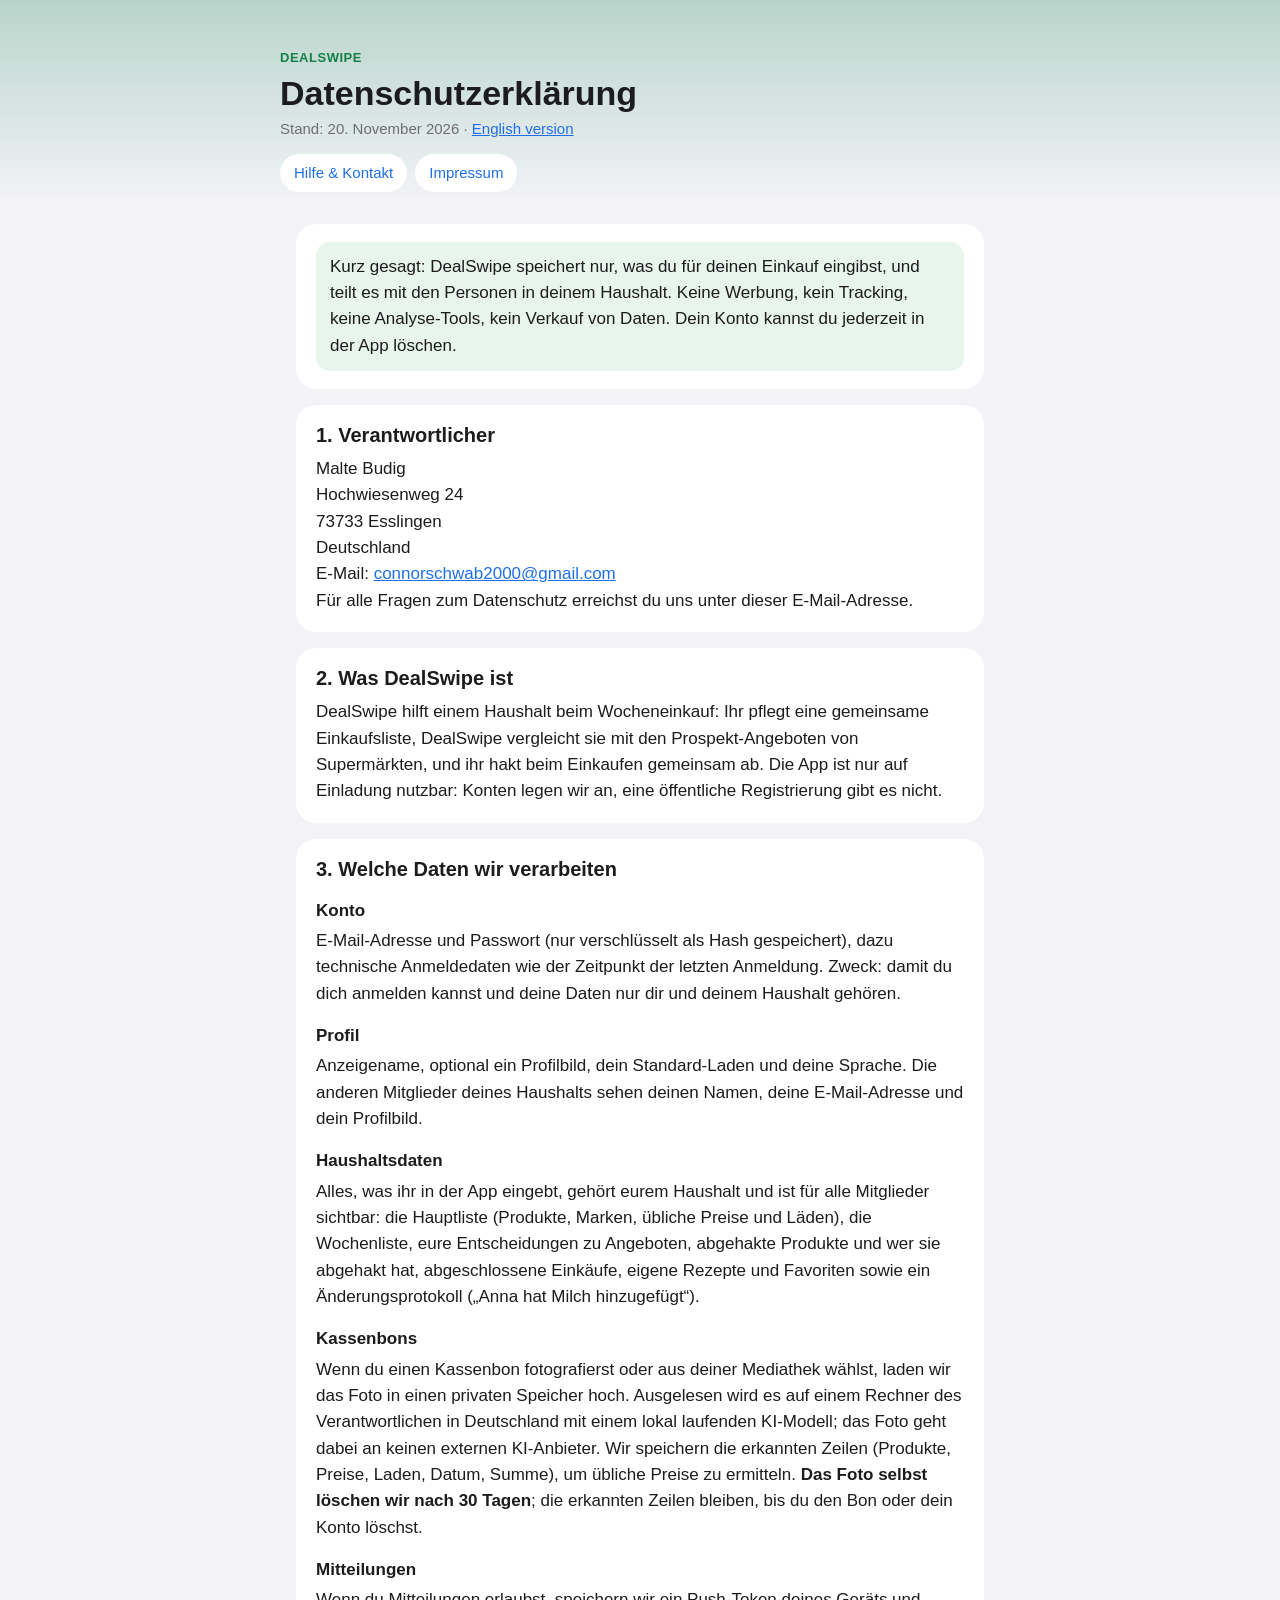
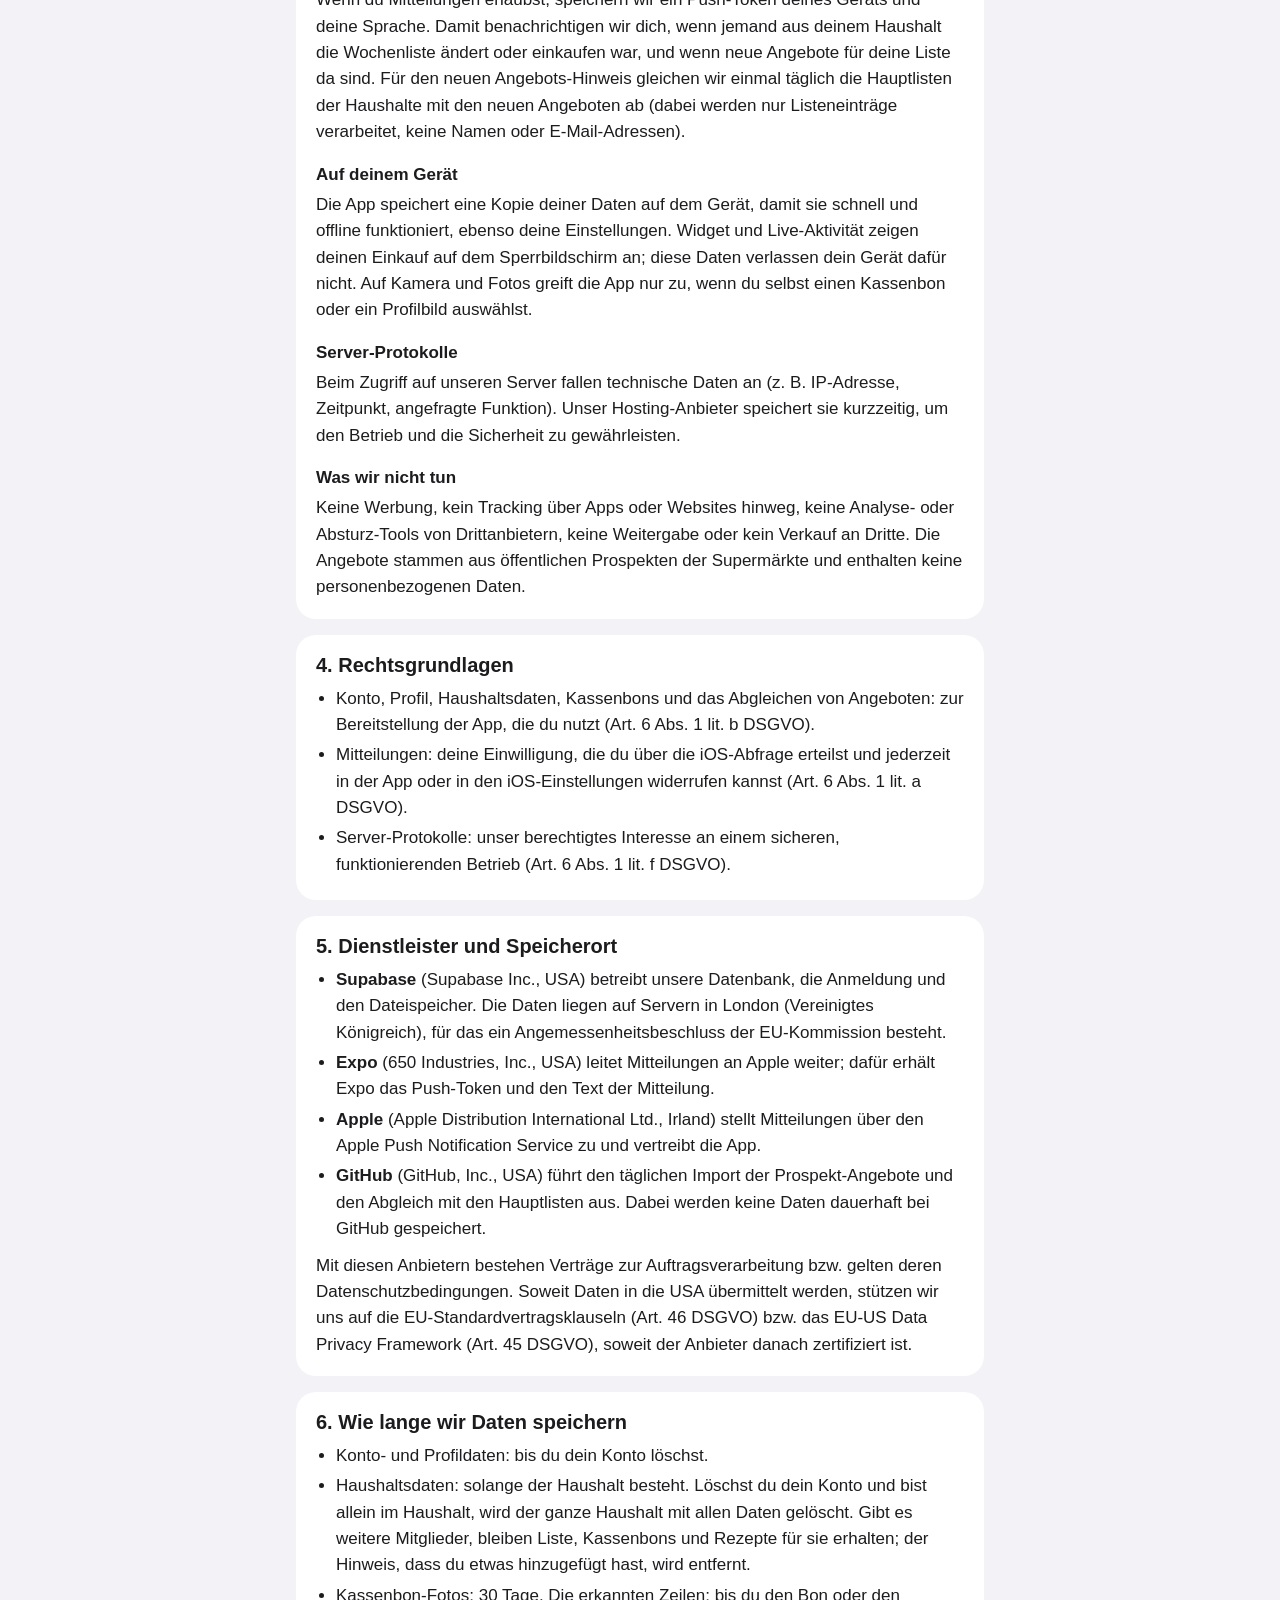
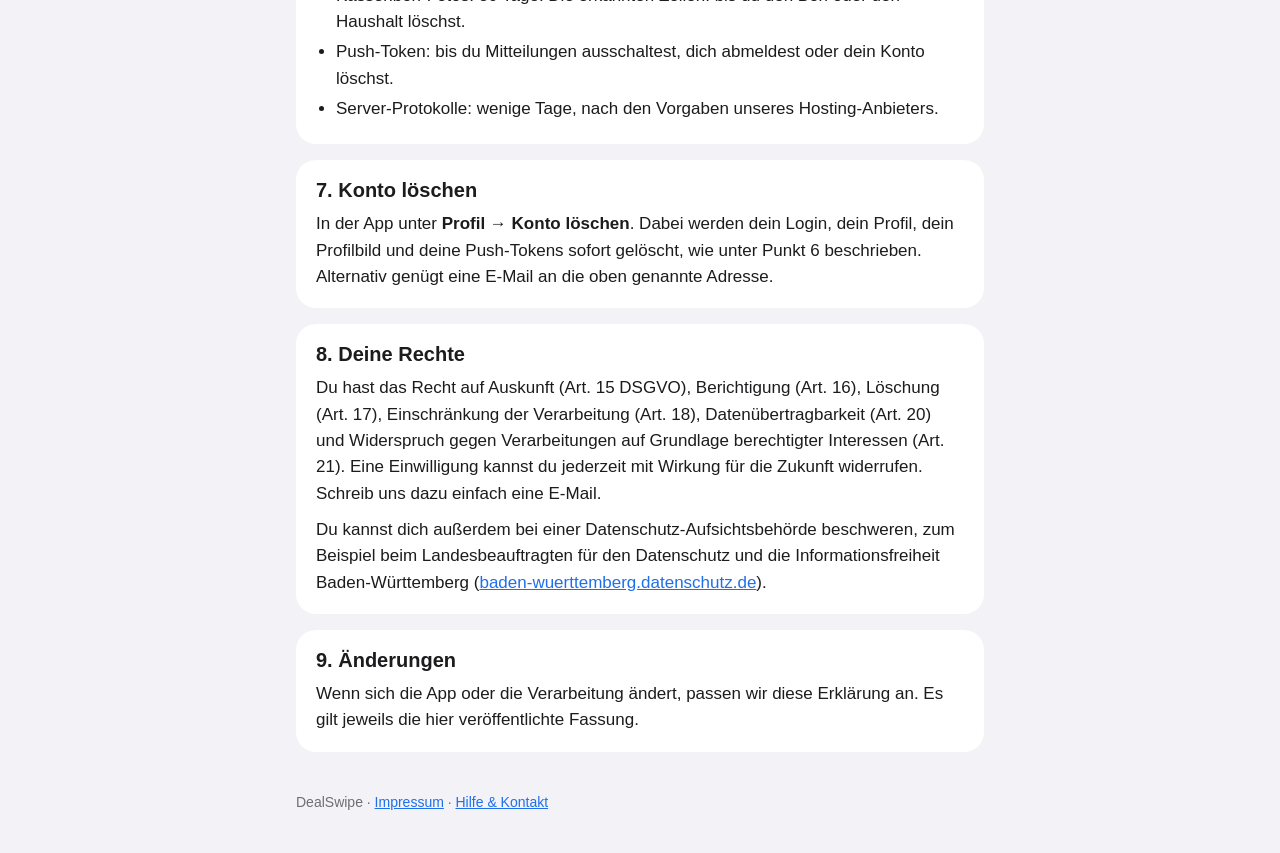
==== datenschutz.html @ 50aeb591 "docs: privacy policy, Impressum and help page Co-Authored-By: Claude Opus 5.5 <noreply@anthropic.com" ====
<!doctype html>
<html lang="de">
  <head>
    <meta charset="utf-8" />
    <meta name="viewport" content="width=device-width, initial-scale=1" />
    <meta name="color-scheme" content="light dark" />
    <title>Datenschutz – DealSwipe</title>
    <link rel="stylesheet" href="style.css" />
  </head>
  <body>
    <div class="glow">
      <header>
        <div class="app">DealSwipe</div>
        <h1>Datenschutzerklärung</h1>
        <p class="meta">Stand: 20. November 2026 · <a href="privacy.html" lang="en">English version</a></p>
        <nav class="links"><a href="index.html">Hilfe &amp; Kontakt</a><a href="impressum.html">Impressum</a></nav>
      </header>
    </div>
    <main>
      <section>
        <p class="note">
          Kurz gesagt: DealSwipe speichert nur, was du für deinen Einkauf eingibst, und teilt es mit den Personen in deinem Haushalt. Keine Werbung,
          kein Tracking, keine Analyse-Tools, kein Verkauf von Daten. Dein Konto kannst du jederzeit in der App löschen.
        </p>
      </section>

      <section>
        <h2>1. Verantwortlicher</h2>
        <address>
          Malte Budig<br />
          Hochwiesenweg 24<br />
          73733 Esslingen<br />
          Deutschland<br />
          E-Mail: <a href="mailto:connorschwab2000@gmail.com">connorschwab2000@gmail.com</a>
        </address>
        <p>Für alle Fragen zum Datenschutz erreichst du uns unter dieser E-Mail-Adresse.</p>
      </section>

      <section>
        <h2>2. Was DealSwipe ist</h2>
        <p>
          DealSwipe hilft einem Haushalt beim Wocheneinkauf: Ihr pflegt eine gemeinsame Einkaufsliste, DealSwipe vergleicht sie mit den Prospekt-Angeboten
          von Supermärkten, und ihr hakt beim Einkaufen gemeinsam ab. Die App ist nur auf Einladung nutzbar: Konten legen wir an, eine öffentliche
          Registrierung gibt es nicht.
        </p>
      </section>

      <section>
        <h2>3. Welche Daten wir verarbeiten</h2>

        <h3>Konto</h3>
        <p>
          E-Mail-Adresse und Passwort (nur verschlüsselt als Hash gespeichert), dazu technische Anmeldedaten wie der Zeitpunkt der letzten Anmeldung.
          Zweck: damit du dich anmelden kannst und deine Daten nur dir und deinem Haushalt gehören.
        </p>

        <h3>Profil</h3>
        <p>
          Anzeigename, optional ein Profilbild, dein Standard-Laden und deine Sprache. Die anderen Mitglieder deines Haushalts sehen deinen Namen, deine
          E-Mail-Adresse und dein Profilbild.
        </p>

        <h3>Haushaltsdaten</h3>
        <p>
          Alles, was ihr in der App eingebt, gehört eurem Haushalt und ist für alle Mitglieder sichtbar: die Hauptliste (Produkte, Marken, übliche Preise
          und Läden), die Wochenliste, eure Entscheidungen zu Angeboten, abgehakte Produkte und wer sie abgehakt hat, abgeschlossene Einkäufe, eigene Rezepte
          und Favoriten sowie ein Änderungsprotokoll („Anna hat Milch hinzugefügt“).
        </p>

        <h3>Kassenbons</h3>
        <p>
          Wenn du einen Kassenbon fotografierst oder aus deiner Mediathek wählst, laden wir das Foto in einen privaten Speicher hoch. Ausgelesen wird es auf
          einem Rechner des Verantwortlichen in Deutschland mit einem lokal laufenden KI-Modell; das Foto geht dabei an keinen externen KI-Anbieter. Wir
          speichern die erkannten Zeilen (Produkte, Preise, Laden, Datum, Summe), um übliche Preise zu ermitteln. <strong>Das Foto selbst löschen wir
          nach 30 Tagen</strong>; die erkannten Zeilen bleiben, bis du den Bon oder dein Konto löschst.
        </p>

        <h3>Mitteilungen</h3>
        <p>
          Wenn du Mitteilungen erlaubst, speichern wir ein Push-Token deines Geräts und deine Sprache. Damit benachrichtigen wir dich, wenn jemand aus deinem
          Haushalt die Wochenliste ändert oder einkaufen war, und wenn neue Angebote für deine Liste da sind. Für den neuen Angebots-Hinweis gleichen wir
          einmal täglich die Hauptlisten der Haushalte mit den neuen Angeboten ab (dabei werden nur Listeneinträge verarbeitet, keine Namen oder
          E-Mail-Adressen).
        </p>

        <h3>Auf deinem Gerät</h3>
        <p>
          Die App speichert eine Kopie deiner Daten auf dem Gerät, damit sie schnell und offline funktioniert, ebenso deine Einstellungen. Widget und
          Live-Aktivität zeigen deinen Einkauf auf dem Sperrbildschirm an; diese Daten verlassen dein Gerät dafür nicht. Auf Kamera und Fotos greift die
          App nur zu, wenn du selbst einen Kassenbon oder ein Profilbild auswählst.
        </p>

        <h3>Server-Protokolle</h3>
        <p>
          Beim Zugriff auf unseren Server fallen technische Daten an (z. B. IP-Adresse, Zeitpunkt, angefragte Funktion). Unser Hosting-Anbieter speichert sie
          kurzzeitig, um den Betrieb und die Sicherheit zu gewährleisten.
        </p>

        <h3>Was wir nicht tun</h3>
        <p>
          Keine Werbung, kein Tracking über Apps oder Websites hinweg, keine Analyse- oder Absturz-Tools von Drittanbietern, keine Weitergabe oder kein
          Verkauf an Dritte. Die Angebote stammen aus öffentlichen Prospekten der Supermärkte und enthalten keine personenbezogenen Daten.
        </p>
      </section>

      <section>
        <h2>4. Rechtsgrundlagen</h2>
        <ul>
          <li>Konto, Profil, Haushaltsdaten, Kassenbons und das Abgleichen von Angeboten: zur Bereitstellung der App, die du nutzt (Art. 6 Abs. 1 lit. b DSGVO).</li>
          <li>Mitteilungen: deine Einwilligung, die du über die iOS-Abfrage erteilst und jederzeit in der App oder in den iOS-Einstellungen widerrufen kannst (Art. 6 Abs. 1 lit. a DSGVO).</li>
          <li>Server-Protokolle: unser berechtigtes Interesse an einem sicheren, funktionierenden Betrieb (Art. 6 Abs. 1 lit. f DSGVO).</li>
        </ul>
      </section>

      <section>
        <h2>5. Dienstleister und Speicherort</h2>
        <ul>
          <li>
            <strong>Supabase</strong> (Supabase Inc., USA) betreibt unsere Datenbank, die Anmeldung und den Dateispeicher. Die Daten liegen auf Servern in
            London (Vereinigtes Königreich), für das ein Angemessenheitsbeschluss der EU-Kommission besteht.
          </li>
          <li>
            <strong>Expo</strong> (650 Industries, Inc., USA) leitet Mitteilungen an Apple weiter; dafür erhält Expo das Push-Token und den Text der Mitteilung.
          </li>
          <li><strong>Apple</strong> (Apple Distribution International Ltd., Irland) stellt Mitteilungen über den Apple Push Notification Service zu und vertreibt die App.</li>
          <li>
            <strong>GitHub</strong> (GitHub, Inc., USA) führt den täglichen Import der Prospekt-Angebote und den Abgleich mit den Hauptlisten aus. Dabei
            werden keine Daten dauerhaft bei GitHub gespeichert.
          </li>
        </ul>
        <p>
          Mit diesen Anbietern bestehen Verträge zur Auftragsverarbeitung bzw. gelten deren Datenschutzbedingungen. Soweit Daten in die USA übermittelt
          werden, stützen wir uns auf die EU-Standardvertragsklauseln (Art. 46 DSGVO) bzw. das EU-US Data Privacy Framework (Art. 45 DSGVO), soweit der
          Anbieter danach zertifiziert ist.
        </p>
      </section>

      <section>
        <h2>6. Wie lange wir Daten speichern</h2>
        <ul>
          <li>Konto- und Profildaten: bis du dein Konto löschst.</li>
          <li>
            Haushaltsdaten: solange der Haushalt besteht. Löschst du dein Konto und bist allein im Haushalt, wird der ganze Haushalt mit allen Daten gelöscht.
            Gibt es weitere Mitglieder, bleiben Liste, Kassenbons und Rezepte für sie erhalten; der Hinweis, dass du etwas hinzugefügt hast, wird entfernt.
          </li>
          <li>Kassenbon-Fotos: 30 Tage. Die erkannten Zeilen: bis du den Bon oder den Haushalt löschst.</li>
          <li>Push-Token: bis du Mitteilungen ausschaltest, dich abmeldest oder dein Konto löschst.</li>
          <li>Server-Protokolle: wenige Tage, nach den Vorgaben unseres Hosting-Anbieters.</li>
        </ul>
      </section>

      <section>
        <h2>7. Konto löschen</h2>
        <p>
          In der App unter <strong>Profil → Konto löschen</strong>. Dabei werden dein Login, dein Profil, dein Profilbild und deine Push-Tokens sofort
          gelöscht, wie unter Punkt 6 beschrieben. Alternativ genügt eine E-Mail an die oben genannte Adresse.
        </p>
      </section>

      <section>
        <h2>8. Deine Rechte</h2>
        <p>
          Du hast das Recht auf Auskunft (Art. 15 DSGVO), Berichtigung (Art. 16), Löschung (Art. 17), Einschränkung der Verarbeitung (Art. 18),
          Datenübertragbarkeit (Art. 20) und Widerspruch gegen Verarbeitungen auf Grundlage berechtigter Interessen (Art. 21). Eine Einwilligung kannst du
          jederzeit mit Wirkung für die Zukunft widerrufen. Schreib uns dazu einfach eine E-Mail.
        </p>
        <p>
          Du kannst dich außerdem bei einer Datenschutz-Aufsichtsbehörde beschweren, zum Beispiel beim Landesbeauftragten für den Datenschutz und die
          Informationsfreiheit Baden-Württemberg (<a href="https://www.baden-wuerttemberg.datenschutz.de">baden-wuerttemberg.datenschutz.de</a>).
        </p>
      </section>

      <section>
        <h2>9. Änderungen</h2>
        <p>Wenn sich die App oder die Verarbeitung ändert, passen wir diese Erklärung an. Es gilt jeweils die hier veröffentlichte Fassung.</p>
      </section>
    </main>
    <footer>DealSwipe · <a href="impressum.html">Impressum</a> · <a href="index.html">Hilfe &amp; Kontakt</a></footer>
  </body>
</html>
---- style.css ----
:root {
  --bg: #f2f2f7;
  --surface: #ffffff;
  --text: #1c1c1e;
  --muted: #6e6e73;
  --line: #e5e5ea;
  --green: #14804a;
  --green-bg: #e7f5ec;
  --link: #1f6feb;
}
@media (prefers-color-scheme: dark) {
  :root {
    --bg: #000000;
    --surface: #1c1c1e;
    --text: #f5f5f7;
    --muted: #98989f;
    --line: #38383a;
    --green: #3ccf7e;
    --green-bg: rgba(60, 207, 126, 0.14);
    --link: #4c8dff;
  }
}
* {
  box-sizing: border-box;
}
html {
  -webkit-text-size-adjust: 100%;
}
body {
  margin: 0;
  background: var(--bg);
  color: var(--text);
  font: 17px/1.55 -apple-system, BlinkMacSystemFont, 'Segoe UI', Roboto, Helvetica, Arial, sans-serif;
}
.glow {
  background: linear-gradient(180deg, color-mix(in srgb, var(--green) 26%, transparent), transparent);
  padding: 48px 16px 8px;
}
header,
main,
footer {
  max-width: 720px;
  margin: 0 auto;
}
header .app {
  color: var(--green);
  font-weight: 700;
  letter-spacing: 0.04em;
  text-transform: uppercase;
  font-size: 13px;
}
h1 {
  font-size: clamp(26px, 8vw, 34px);
  overflow-wrap: break-word;
  hyphens: auto;
  line-height: 1.15;
  margin: 6px 0 4px;
}
header .meta {
  color: var(--muted);
  font-size: 15px;
  margin: 0;
}
main {
  padding: 8px 16px 24px;
}
section {
  background: var(--surface);
  border-radius: 20px;
  padding: 18px 20px;
  margin: 16px 0;
}
h2 {
  font-size: 20px;
  line-height: 1.25;
  margin: 0 0 8px;
}
h3 {
  font-size: 17px;
  margin: 16px 0 4px;
}
p,
ul {
  margin: 0 0 10px;
}
section > :last-child {
  margin-bottom: 0;
}
ul {
  padding-left: 20px;
}
li {
  margin: 4px 0;
}
a {
  color: var(--link);
}
.note {
  background: var(--green-bg);
  border-radius: 14px;
  padding: 12px 14px;
}
.muted {
  color: var(--muted);
}
address {
  font-style: normal;
}
nav.links {
  display: flex;
  flex-wrap: wrap;
  gap: 8px;
  margin-top: 14px;
}
nav.links a {
  background: var(--surface);
  border-radius: 999px;
  padding: 7px 14px;
  text-decoration: none;
  font-size: 15px;
}
footer {
  color: var(--muted);
  font-size: 14px;
  padding: 0 16px 40px;
}
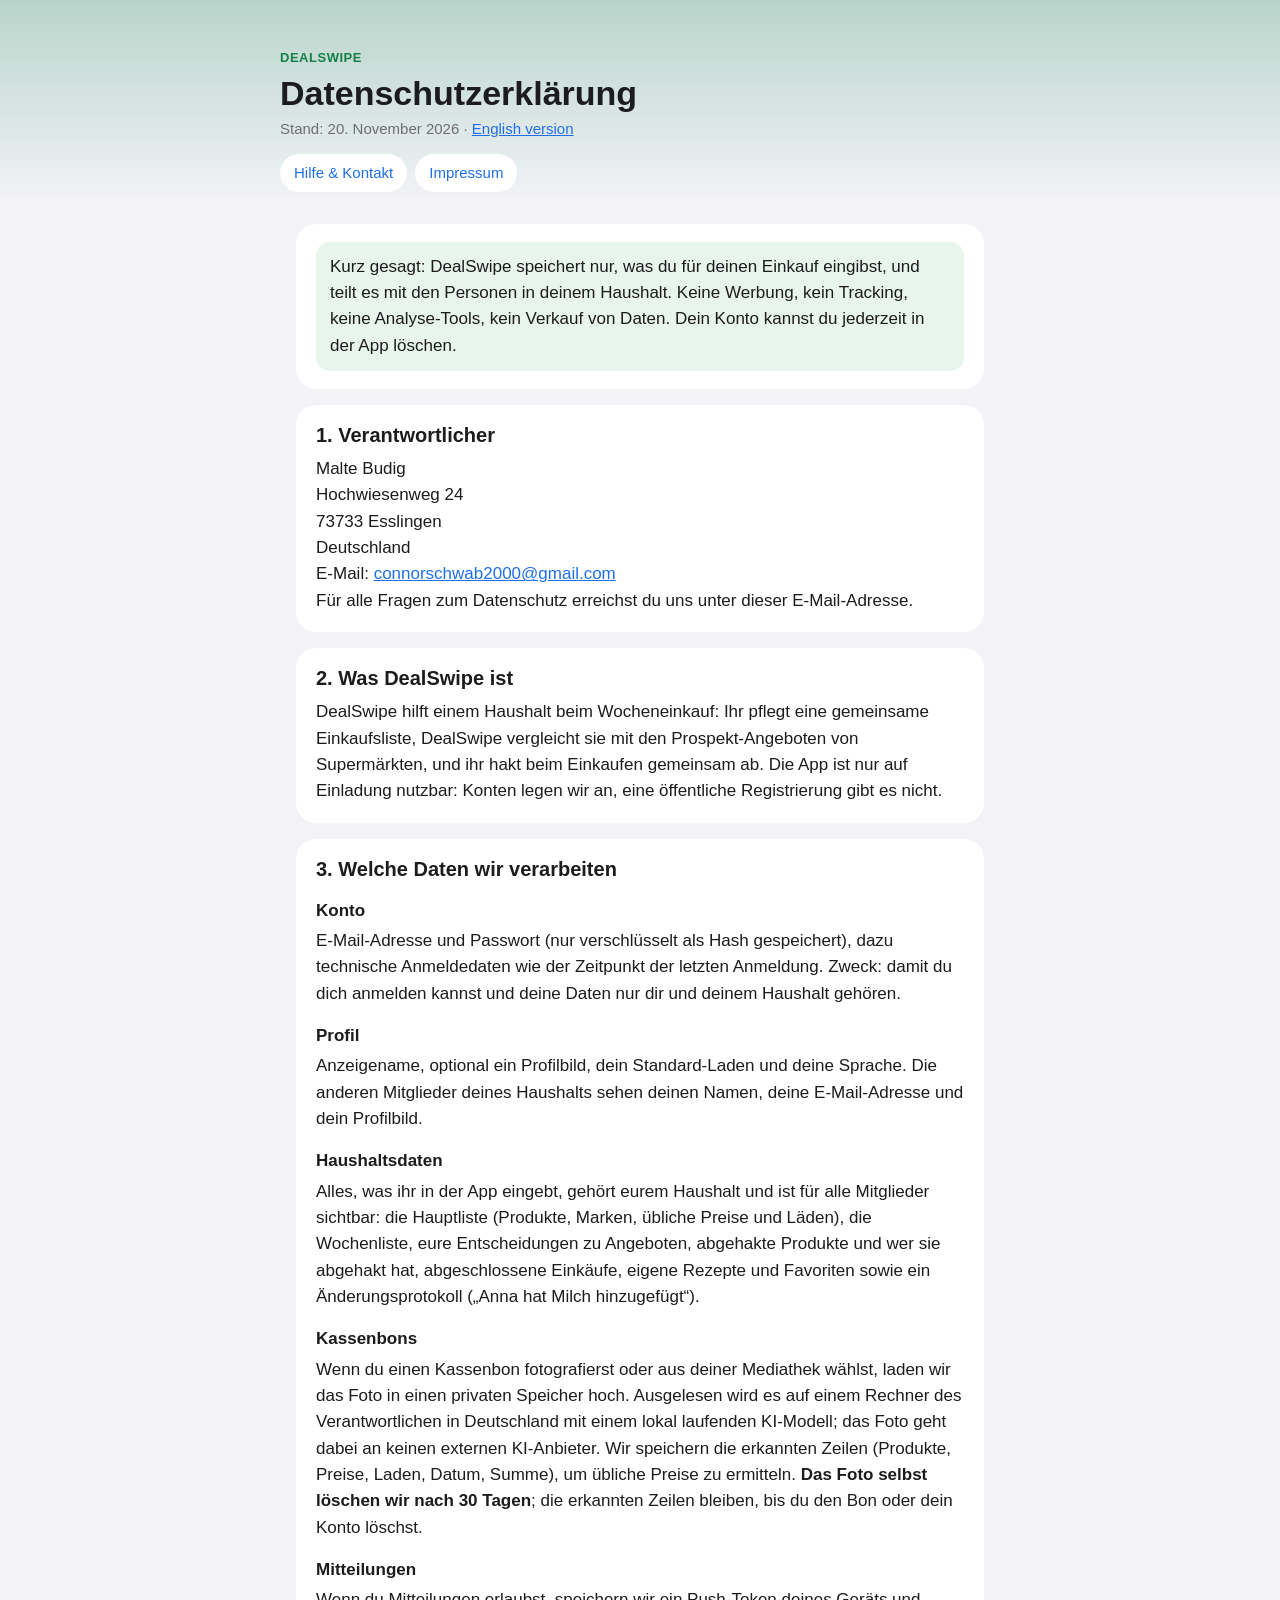
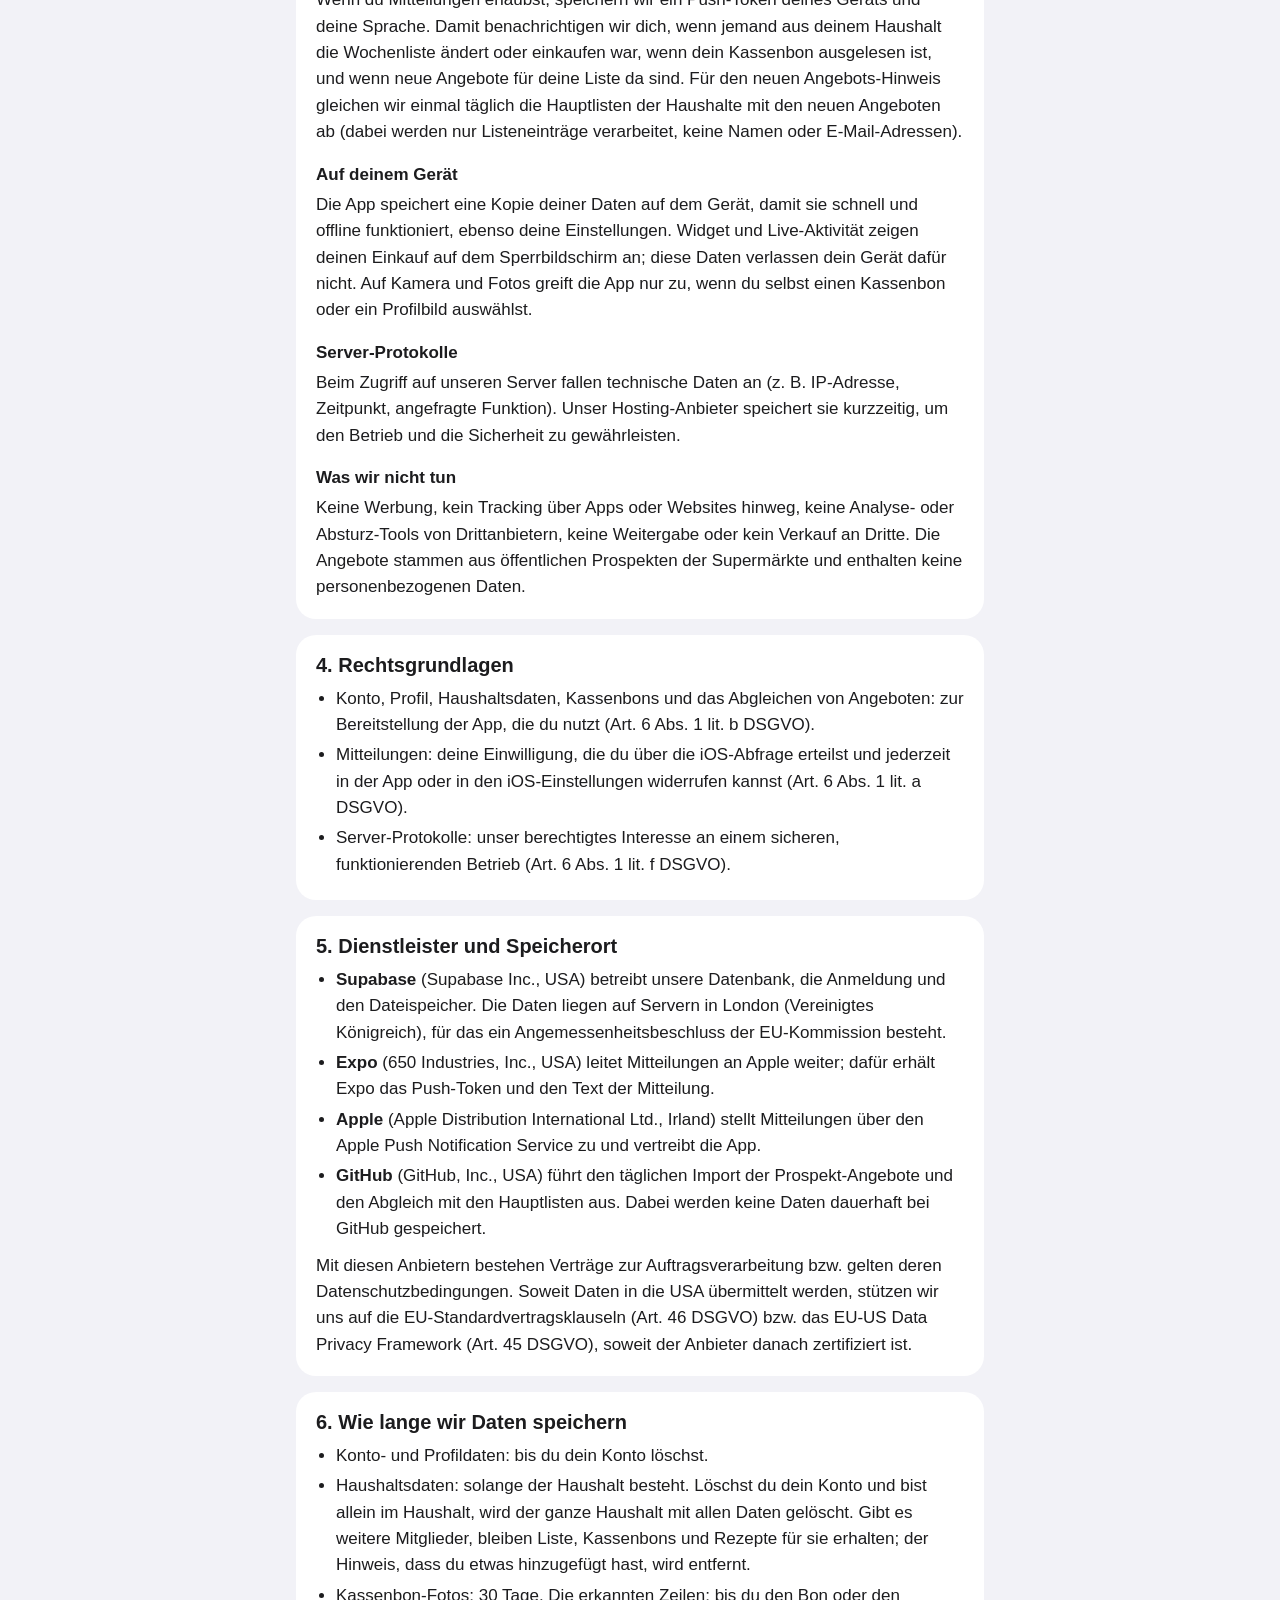
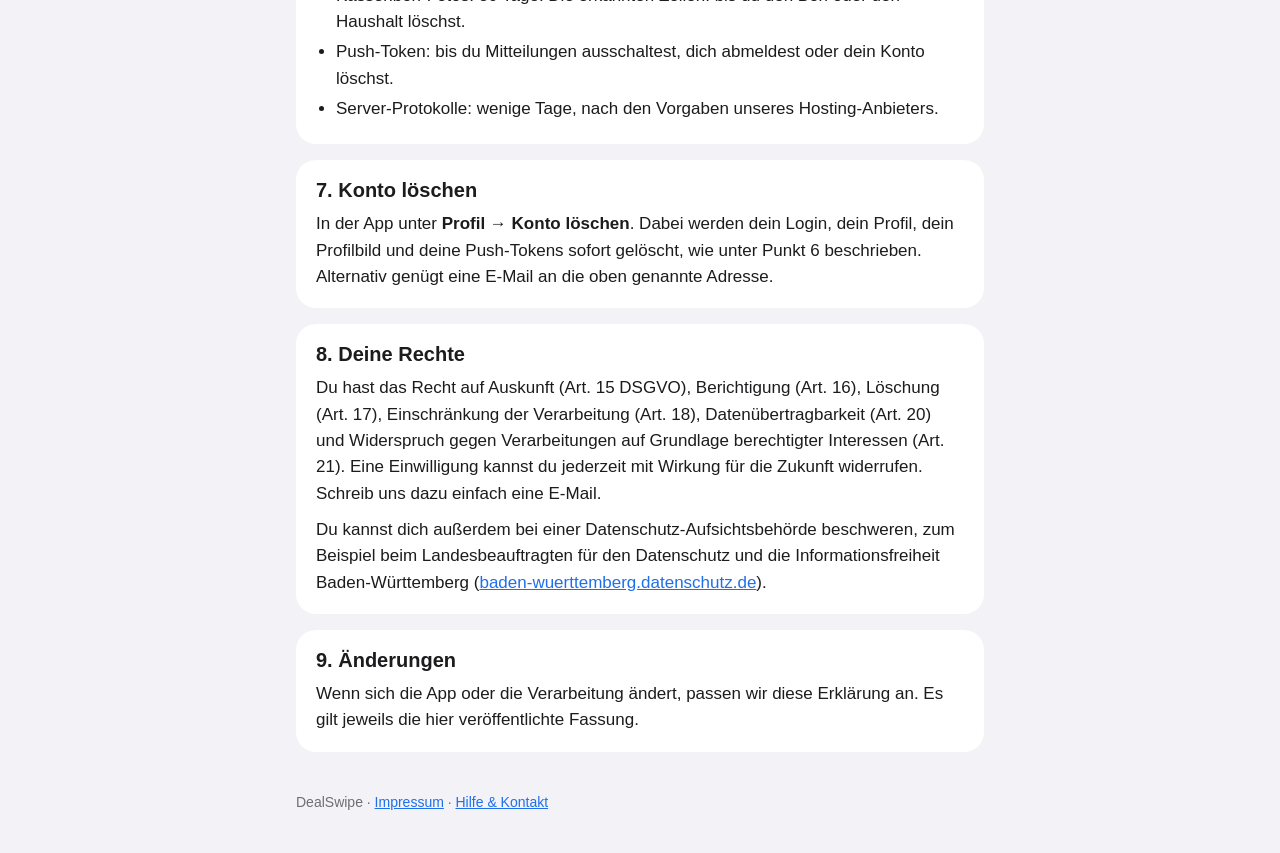
==== commit 0a56f13a: "docs(privacy): mention the "receipt read" notification Notifications now also tell you when your rec" ====
--- a/datenschutz.html
+++ b/datenschutz.html
@@ -78,7 +78,7 @@
         <h3>Mitteilungen</h3>
         <p>
           Wenn du Mitteilungen erlaubst, speichern wir ein Push-Token deines Geräts und deine Sprache. Damit benachrichtigen wir dich, wenn jemand aus deinem
-          Haushalt die Wochenliste ändert oder einkaufen war, und wenn neue Angebote für deine Liste da sind. Für den neuen Angebots-Hinweis gleichen wir
+          Haushalt die Wochenliste ändert oder einkaufen war, wenn dein Kassenbon ausgelesen ist, und wenn neue Angebote für deine Liste da sind. Für den neuen Angebots-Hinweis gleichen wir
           einmal täglich die Hauptlisten der Haushalte mit den neuen Angeboten ab (dabei werden nur Listeneinträge verarbeitet, keine Namen oder
           E-Mail-Adressen).
         </p>
